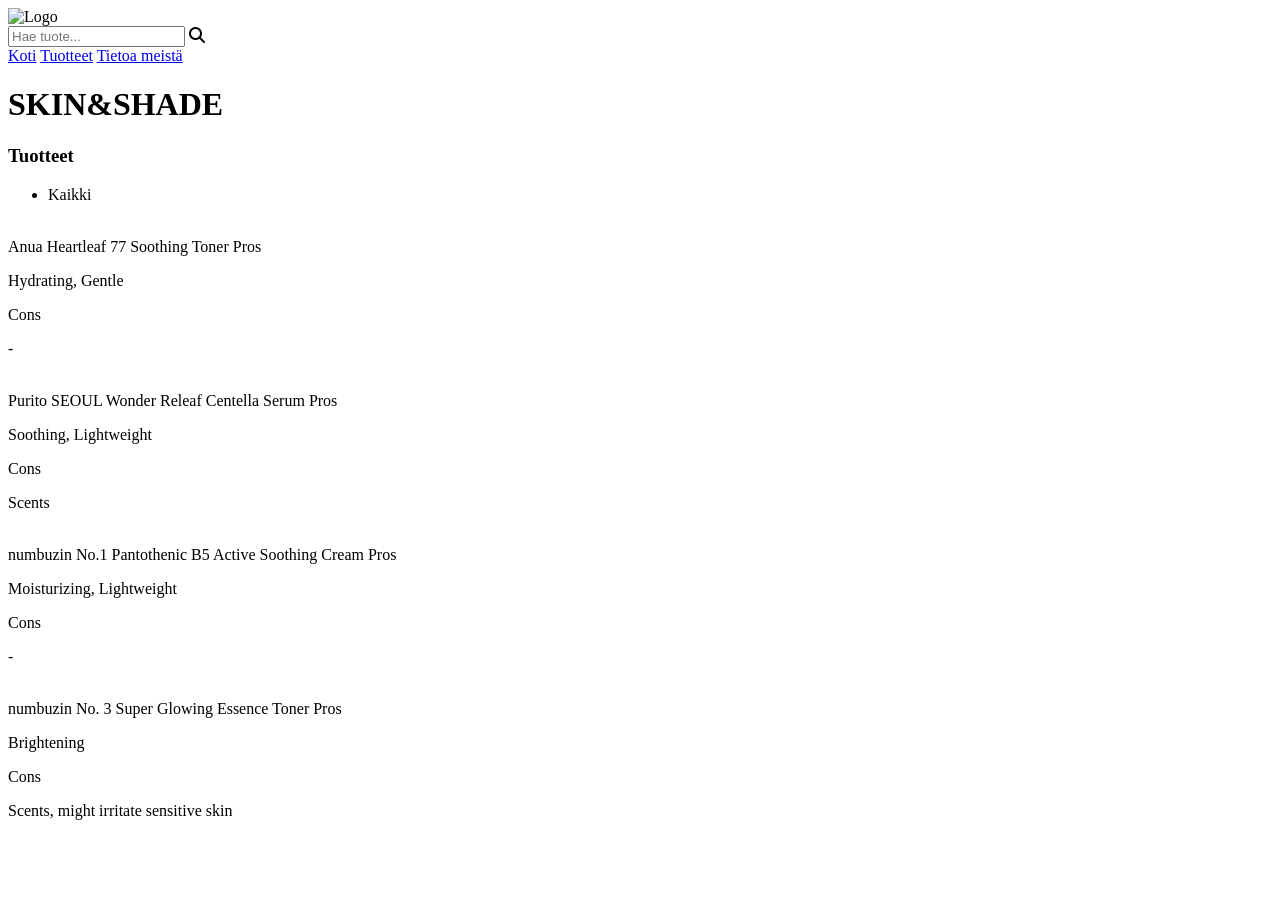
==== Tuotteet.html @ 2806f00f "Add files via upload" ====
<!DOCTYPE html>
<html lang="fi">
<head>
    <meta charset="UTF-8">
    <meta name="viewport" content="width=device-width, initial-scale=1">
    <title>SKIN&SHADE</title>
    <link href="Verkko.css" rel="stylesheet" type="text/css">
    <link rel="stylesheet" href="https://cdnjs.cloudflare.com/ajax/libs/font-awesome/6.4.0/css/all.min.css">
</head>
<body>


<!-- NAVIGATION BAR -->
<div class="navbar">
    <div class="logo-nav">
        <img src="logo.png" class="logo" alt="Logo">
    </div>

<!-- Search -->
 <div class="search-container">
    <div class="search-box">
        <input type="search" placeholder="Hae tuote..." class="search">
        <i class="fa-solid fa-magnifying-glass search-icon"></i>
    </div>
</div>


<div class="nav-links">
        <a href="index.html">Koti</a>
        <a href="Tuotteet.html">Tuotteet</a>
        <a href="Tietoa meistä.html">Tietoa meistä</a>
</div>
    </div>
</div>

<!-- HEADER -->
<header>
    <h1>SKIN&SHADE</h1>
</header>

<section id="tuotteet">
  
  <div class="new-p-heading">
    <h3>Tuotteet</h3>

    <ul>
      <li class="active">Kaikki</li>
    </ul>

  </div>

<div class="new-product-box">

  <!--Tuotteen box-->
  <div class="new-product">
    <a href="#" class="new-product-img">
      <img src="tuote(Anua).jpg" alt="">
    </a>
    <!--Tuotteen teksti-->
    <div class="new-product-text">
      <a>Anua Heartleaf 77 Soothing Toner</a>
      <span>Pros</span>
      <p>Hydrating, Gentle</p>
      <span>Cons</span>
      <p>-</p>
    </div>
  </div>


  <div class="new-product">
    <a href="#" class="new-product-img">
      <img src="tuote(Purito).jpg" alt="">
    </a>
    <!--Tuotteen teksti-->
    <div class="new-product-text">
      <a>Purito SEOUL Wonder Releaf Centella Serum</a>
      <span>Pros</span>
      <p>Soothing, Lightweight</p>
      <span>Cons</span>
      <p>Scents</p>
    </div>
  </div>


  <div class="new-product">
    <a href="#" class="new-product-img">
      <img src="tuote(Numbuzin cream).jpg" alt="">
    </a>
    <!--Tuotteen teksti-->
    <div class="new-product-text">
      <a>numbuzin No.1 Pantothenic B5 Active Soothing Cream</a>
      <span>Pros</span>
      <p>Moisturizing, Lightweight</p>
      <span>Cons</span>
      <p>-</p>
    </div>
  </div>


<div class="new-product">
    <a href="#" class="new-product-img">
      <img src="tuote(Numbuzin toner).jpg" alt="">
    </a>
    <!--Tuotteen teksti-->
    <div class="new-product-text">
      <a>numbuzin No. 3 Super Glowing Essence Toner</a>
      <span>Pros</span>
      <p>Brightening</p>
      <span>Cons</span>
      <p>Scents, might irritate sensitive skin</p>
    </div>
  </div>

</section>

<!--==Jquery==-->
<script src="jquery-3.6.1.js"></script>
<!--==Script==-->
<script>
  var selection = ".new-p-heading li";
  $(selector).on("click",function(){
    $(selector).removeClass("active")
    $(this).addClass("active")

})

</script>
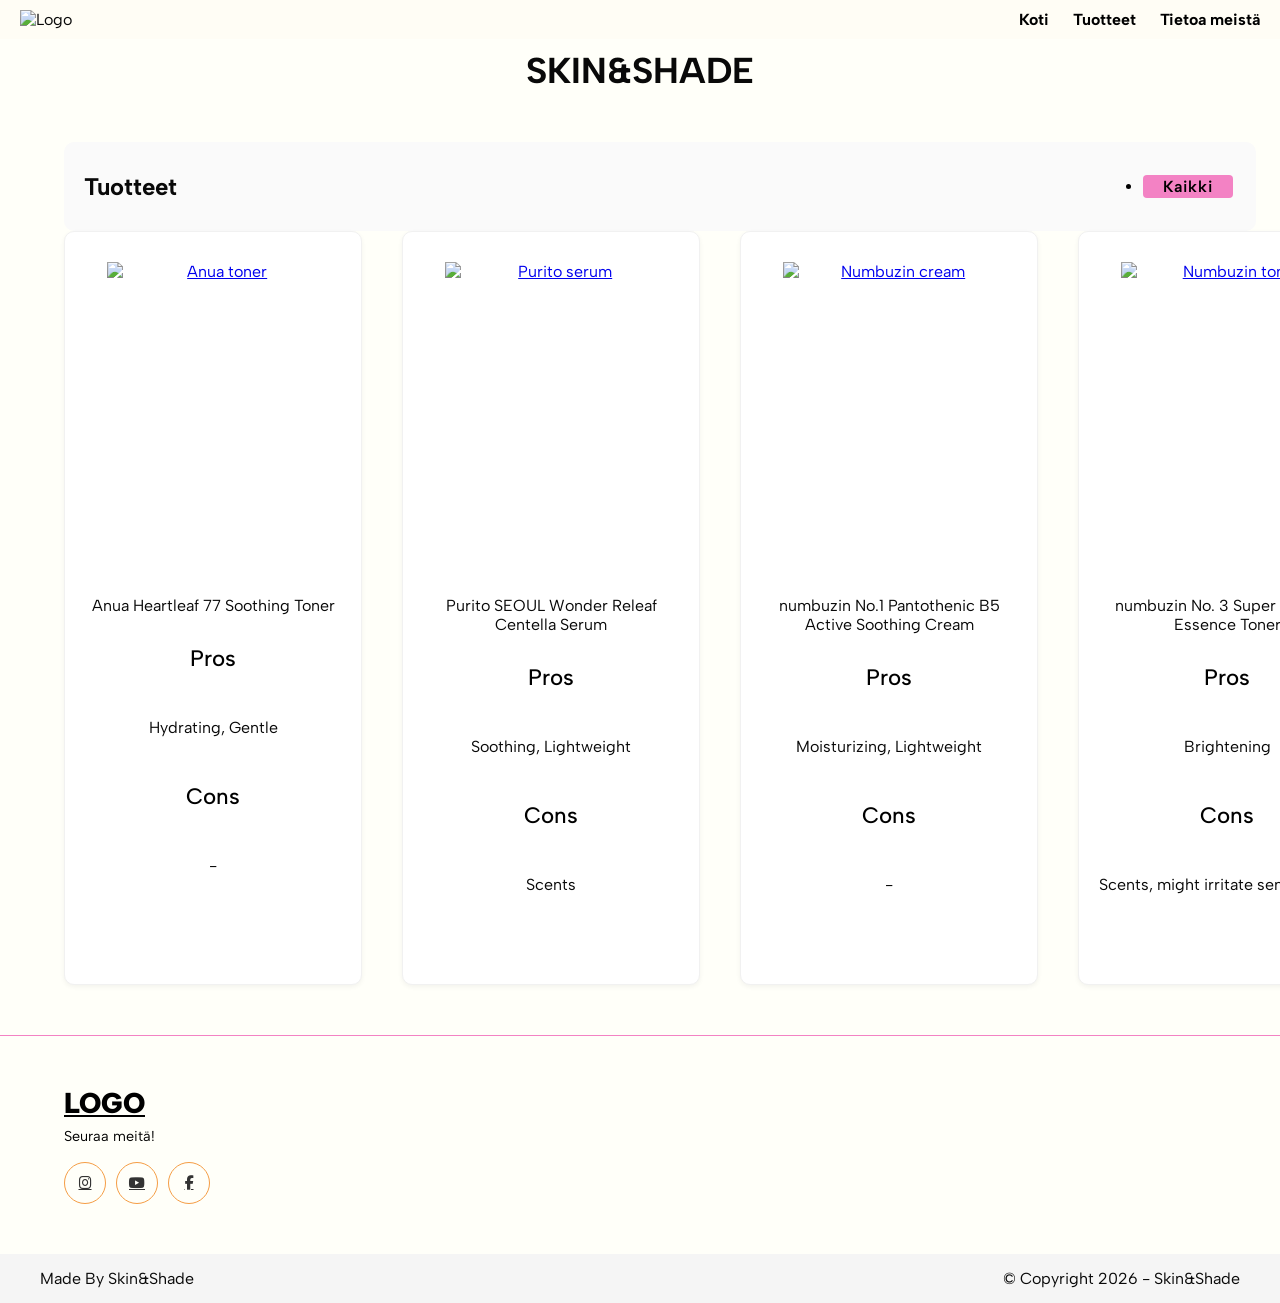
==== commit 96428e10: "Add files via upload" ====
--- a/Tuotteet.html
+++ b/Tuotteet.html
@@ -3,9 +3,16 @@
 <head>
     <meta charset="UTF-8">
     <meta name="viewport" content="width=device-width, initial-scale=1">
+
     <title>SKIN&SHADE</title>
-    <link href="Verkko.css" rel="stylesheet" type="text/css">
+    
+    <meta name="La-ongthip Nyberg" content="Skincare & Makeup review">
+    <meta name="description" content="Skin&Shade vertailee K-Beauty ja J-Beauty kauneustuotteita. Löydä parhaat skincare ja makeup tuotteet sekä niiden hyvät ja huonot puolet ennen ostopäätöstä.">
+    <meta name="keywords" content="skincare, makeup, K-Beauty, J-Beauty, kauneustuotteet, kosmetiikka, arvostelut">
+    <meta name="robots" content="index, follow">
+    <link href="index.css" rel="stylesheet" type="text/css">
     <link rel="stylesheet" href="https://cdnjs.cloudflare.com/ajax/libs/font-awesome/6.4.0/css/all.min.css">
+    <link href="https://fonts.googleapis.com/css?family=Albert+Sans" rel="stylesheet">
 </head>
 <body>
 
@@ -16,22 +23,16 @@
         <img src="logo.png" class="logo" alt="Logo">
     </div>
 
-<!-- Search -->
- <div class="search-container">
-    <div class="search-box">
-        <input type="search" placeholder="Hae tuote..." class="search">
-        <i class="fa-solid fa-magnifying-glass search-icon"></i>
-    </div>
-</div>
+
 
 
 <div class="nav-links">
         <a href="index.html">Koti</a>
         <a href="Tuotteet.html">Tuotteet</a>
-        <a href="Tietoa meistä.html">Tietoa meistä</a>
+        <a href="Tietoa-meistä.html">Tietoa meistä</a>
 </div>
-    </div>
 </div>
+
 
 <!-- HEADER -->
 <header>
@@ -41,7 +42,7 @@
 <section id="tuotteet">
   
   <div class="new-p-heading">
-    <h3>Tuotteet</h3>
+    <h2>Tuotteet</h2>
 
     <ul>
       <li class="active">Kaikki</li>
@@ -54,7 +55,7 @@
   <!--Tuotteen box-->
   <div class="new-product">
     <a href="#" class="new-product-img">
-      <img src="tuote(Anua).jpg" alt="">
+      <img src="tuote(Anua).jpg" alt="Anua toner">
     </a>
     <!--Tuotteen teksti-->
     <div class="new-product-text">
@@ -69,7 +70,7 @@
 
   <div class="new-product">
     <a href="#" class="new-product-img">
-      <img src="tuote(Purito).jpg" alt="">
+      <img src="tuote(Purito).jpg" alt="Purito serum">
     </a>
     <!--Tuotteen teksti-->
     <div class="new-product-text">
@@ -82,9 +83,9 @@
   </div>
 
 
-  <div class="new-product">
+  <div class="new-product n3">
     <a href="#" class="new-product-img">
-      <img src="tuote(Numbuzin cream).jpg" alt="">
+      <img src="tuote(Numbuzin-cream).jpg" alt="Numbuzin cream">
     </a>
     <!--Tuotteen teksti-->
     <div class="new-product-text">
@@ -99,7 +100,7 @@
 
 <div class="new-product">
     <a href="#" class="new-product-img">
-      <img src="tuote(Numbuzin toner).jpg" alt="">
+      <img src="tuote(Numbuzin-toner).jpg" alt="Numbuzin toner">
     </a>
     <!--Tuotteen teksti-->
     <div class="new-product-text">
@@ -110,6 +111,8 @@
       <p>Scents, might irritate sensitive skin</p>
     </div>
   </div>
+
+</div>
 
 </section>
 
@@ -125,3 +128,31 @@
 })
 
 </script>
+
+<!--Footer-->
+<footer>
+    <div class="footer-container">
+        <div class="footer-company-box">
+        <!--logo-->
+        <a href="#" class="footer-logo">Logo</a>
+        <!--details-->
+        <p>Seuraa meitä!</p>
+    <div class="footer-social">
+        <a href="#"><i class="fa-brands fa-instagram"></i></a>
+        <a href="#"><i class="fa-brands fa-youtube"></i></a>
+        <a href="#"><i class="fa-brands fa-facebook-f"></i></a>
+    </div>
+    </div>
+    </div>
+
+          <!--bottom footer-->
+          <div class="footer-bottom">
+    <span>Made By Skin&Shade</span>
+    <span class="copyright">© Copyright 2026 - Skin&Shade</span></div>
+
+
+
+</footer>
+
+</body>
+</html>
--- a/index.css
+++ b/index.css
@@ -0,0 +1,270 @@
+/* Yleiset asetukset */
+body {
+    margin: 0;
+    padding: 0;
+    background-color: rgb(255, 255, 249);
+    color: rgb(9, 9, 9);
+    font-family: "Albert Sans", sans-serif;
+}
+
+/* NAVIGATION BAR */
+.navbar {
+    display: flex;
+    justify-content: space-between;
+    align-items: center;
+    background-color: #FFFDF5;
+    padding: 10px 20px;
+    flex-wrap: wrap; /* mobiilille */
+}
+
+.nav-links a {
+    color: black;
+    text-decoration: none;
+    margin-left: 20px;
+    font-weight: bold;
+}
+
+.nav-links a:hover {
+    background-color: #f382c4;
+    padding: 8px 12px;
+    border-radius: 5px;
+}
+
+/* Logo */
+.logo {
+    max-width: 150px;
+    height: auto;
+}
+
+/* SEARCH */
+.search-container {
+    text-align: center;
+    margin: 20px 0;
+}
+.search-box {
+  position: relative; /* Tämä tarvitaan, jotta ikoni voi olla inputin päällä */
+  display: inline-block;
+}
+.search {
+    width: 300px;
+    max-width: 90%;
+    padding: 10px 15px;
+    border-radius: 30px;
+    border: 1px solid #ccc;
+    font-size: 16px;
+    box-sizing: border-box;
+}
+.search-icon {
+  position: absolute;
+  right: 30px;
+  top: 50%;
+  transform: translateY(-50%);
+  color: #000000;
+  pointer-events: none;
+  transition: all 0.3s ease;
+}
+.search-box:hover .search-icon {
+  color: #333;          
+  transform: translateY(-50%) scale(1.2); 
+}
+
+/* HEADER */
+header h1 {
+    text-align: center;
+    font-size: 36px;
+    margin: 10px 0;
+}
+
+/* OTSIKOT */
+h2, h3 {
+    text-align: center;
+}
+
+/* CONTENT */
+.description-container {
+    text-align: center;
+    max-width: 800px;
+    margin: 0 auto 20px auto;
+}
+
+/* KUVA */
+img {
+    display: block;
+    margin: auto;
+    max-width: 90%;
+    height: auto;
+}
+#main {
+    max-width: 1200px;
+    width: 90%;
+    padding: 50px;
+    border-radius: 30px;
+    min-height: 500px;
+    margin: auto;
+    display: grid;
+    grid-template-columns: 1fr 1fr;
+    align-items: center;
+}
+
+/* Tuotteet */
+#tuotteet{
+    max-width: 1200px;
+    width: 90%;
+    margin: 50px auto;
+}
+/* Kaikille tuotteille valkoinen laatikko, pyöristetyt kulmat ja kevyt varjo */
+.new-product {
+    background-color: #ffffff;      /* valkoinen tausta */
+    border-radius: 10px;            /* pyöristetyt kulmat */
+    border: 1px solid #f1f1f1;      /* kevyt reunus */
+    padding: 10px;
+    text-align: center;
+    box-shadow: 0 2px 5px rgba(0,0,0,0.05);
+}
+.new-p-heading{
+    display: flex;
+    justify-content: space-between;
+    align-items: center;
+    flex-wrap: wrap;
+    width: 100%;
+    background-color: #fafafa;
+    padding: 10px 20px;
+    border-radius: 10px;
+}
+.new-p-heading h3{
+    font-size: 1.8rem;
+    color: #000000;
+    font-weight: 800;
+}
+.new-p-heading ul{
+    display: flex;
+    justify-content: center;
+    align-items: center;
+    flex-wrap: wrap;
+}
+.new-p-heading li{
+    padding: 2px 20px;
+    border-radius: 4px;
+    margin: 0px 3px;
+    color: #000000;
+    font-weight: 600;
+    letter-spacing: 1px;
+}
+.new-p-heading li.active{
+    background-color: #f382c4;
+}
+.new-product-img{
+    width: 90%;
+    height: 250px;
+    padding: 20px;
+    display: flex;
+    margin: auto;
+}
+.new-product-img img{
+    width: 100%;
+    height: 350px;
+    object-fit: contain;
+    object-position: center;
+}
+.new-product-text{
+    display: flex;
+    flex-direction: column;
+    justify-content: center;
+    align-items: center;
+    padding: 4pc 10px;
+    gap: 30px;
+
+}
+.new-product-text span{
+    color: rgb(0, 0, 0);
+    font-size: 1.4rem;
+    font-weight: 500;
+
+}
+.new-product-box{
+    display: grid;
+    grid-template-columns: repeat(4, 1fr);
+    gap: 200px;
+    width: 100%;
+}
+.new-product{
+    width: 200%;
+}
+footer{
+    width: 100%;
+    border-top: 1px solid #f382c4;
+}
+.footer-container{
+    max-width: 1200px;
+    width: 90%;
+    margin: 0px auto;
+    padding: 50px 0px;
+    display: flex;
+    justify-content: space-between;
+    align-items: flex-start;
+}
+.footer-company-box{
+    max-width: 330px
+}
+.footer-company-box .footer-logo{
+    font-size: 1.8rem;
+    color: #000000;
+    text-transform: uppercase;
+    font-weight: 900;
+}
+.footer-company-box p{
+    color: #000000;
+    font-size: 0.9rem;
+    line-height: 1.4rem;
+    margin: 5px 0px;
+}
+.footer-social{
+    display: flex;
+    align-items: center;
+    flex-wrap: wrap;
+}
+.footer-social a{
+    margin-top: 10px;
+    margin-right: 10px;
+    width: 40px;
+    height: 40px;
+    border-radius: 50%;
+    display: flex;
+    justify-content: center;
+    align-items: center;
+    border: 1px solid #f59d45;
+    color: #333;
+    font-size: 0.9rem;
+}
+.footer-bottom{
+    display: flex;
+    padding: 15px 40px;
+    background: #f5f5f5;
+}
+
+.copyright{
+    margin-left: auto;
+}
+
+
+/* Mobiili: navigaatio riville alas */
+@media (max-width: 600px) {
+    .navbar {
+        flex-direction: column;
+        align-items: center;
+    }
+    .nav-links {
+        margin-top: 10px;
+    }
+}
+/* Responsive footer*/
+@media (max-width:1100px) {
+    .footer-container {
+        display: grid;
+        grid-template-columns: 1fr 1fr;
+        grid-gap: 40px
+    }
+    .new-product-container {
+        grid-template-columns: 1fr 1fr 1fr 1fr;
+    }
+}
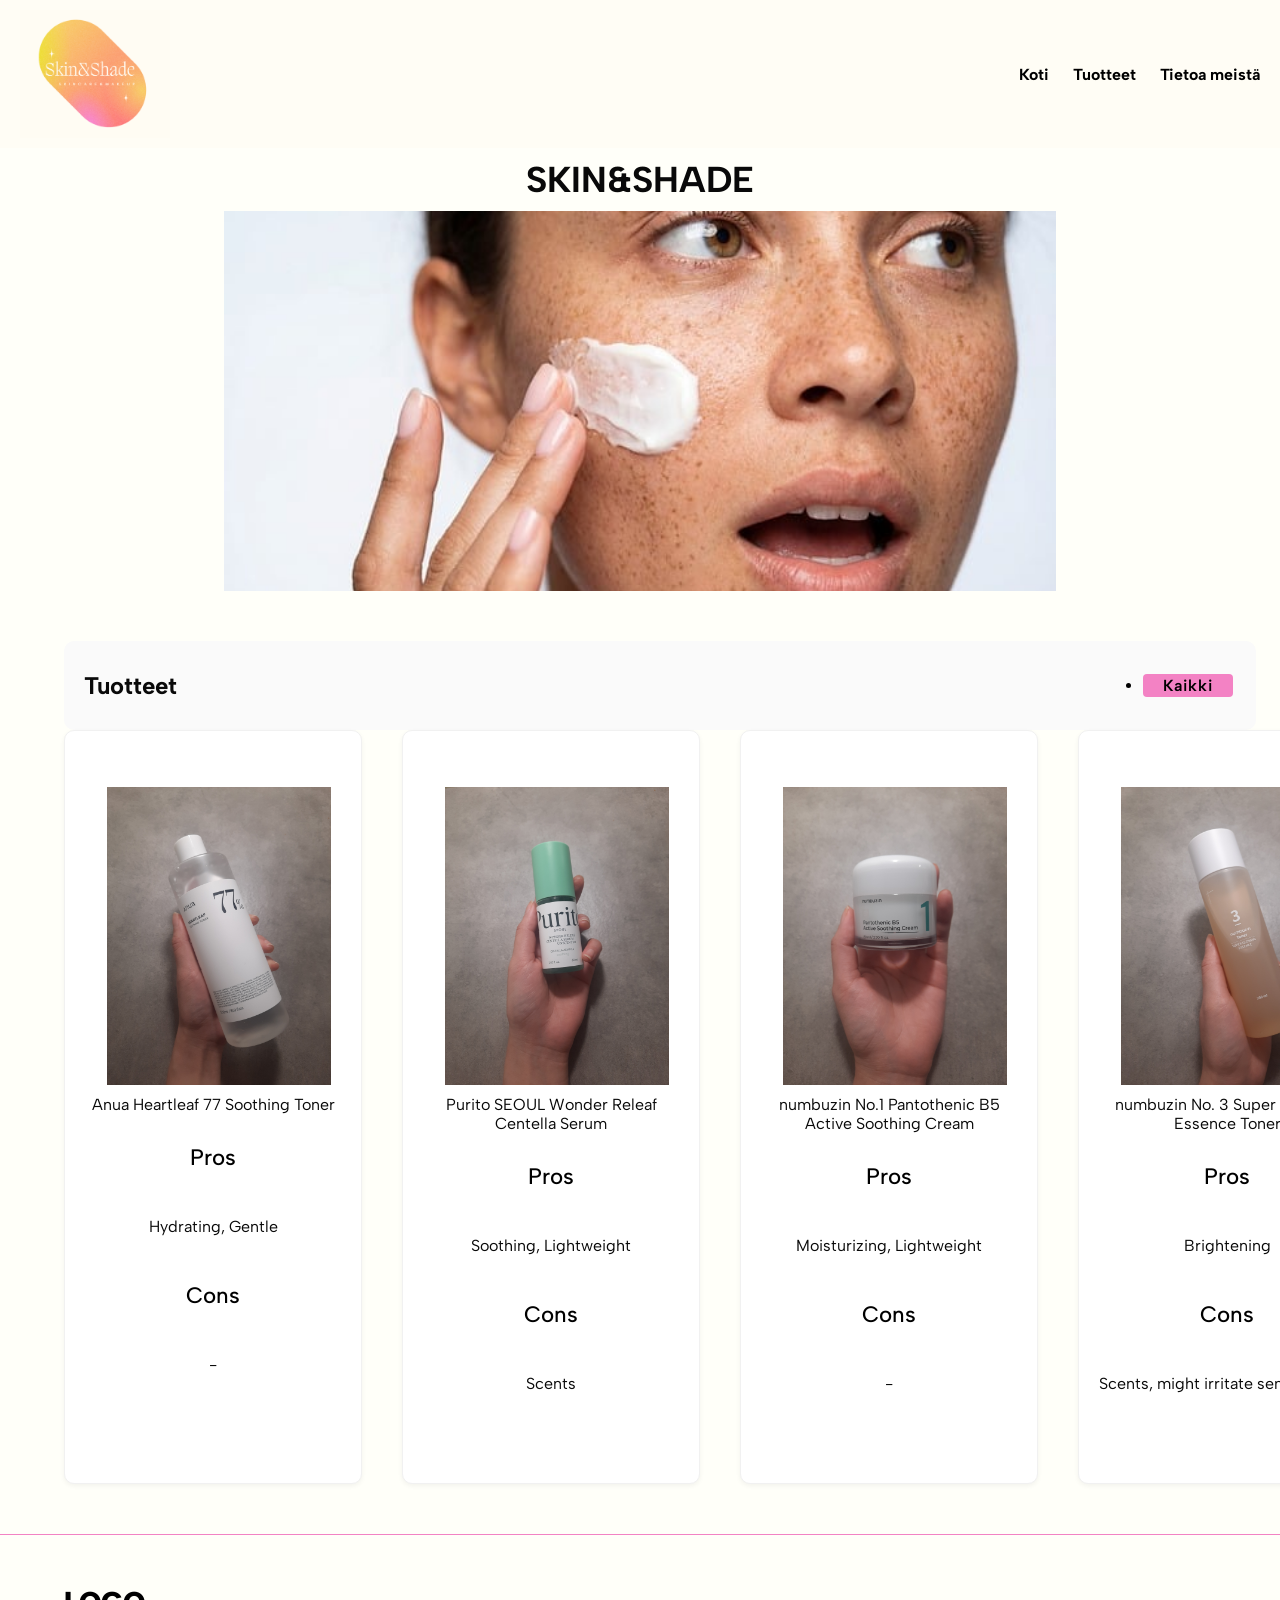
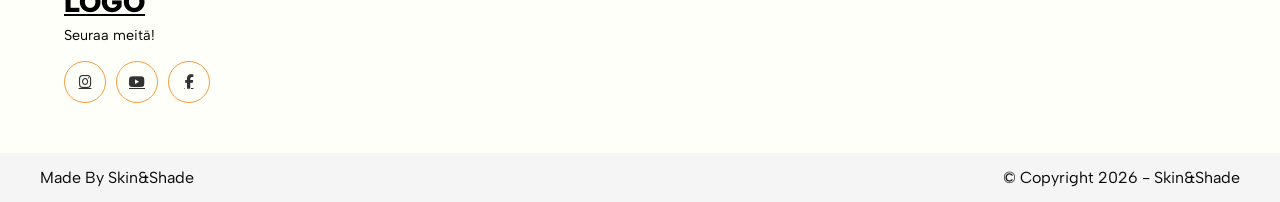
==== commit 017b314e: "Add files via upload" ====
--- a/Tuotteet.html
+++ b/Tuotteet.html
@@ -38,7 +38,7 @@
 <header>
     <h1>SKIN&SHADE</h1>
 </header>
-
+<img src="photo5.jpg" alt="Skincare kuva" class="hero-image">
 <section id="tuotteet">
   
   <div class="new-p-heading">
--- a/index.css
+++ b/index.css
@@ -105,6 +105,12 @@
     grid-template-columns: 1fr 1fr;
     align-items: center;
 }
+.hero-image {
+width: 65%;
+height: 380px;
+object-fit: cover;
+object-position: center;
+}
 
 /* Tuotteet */
 #tuotteet{
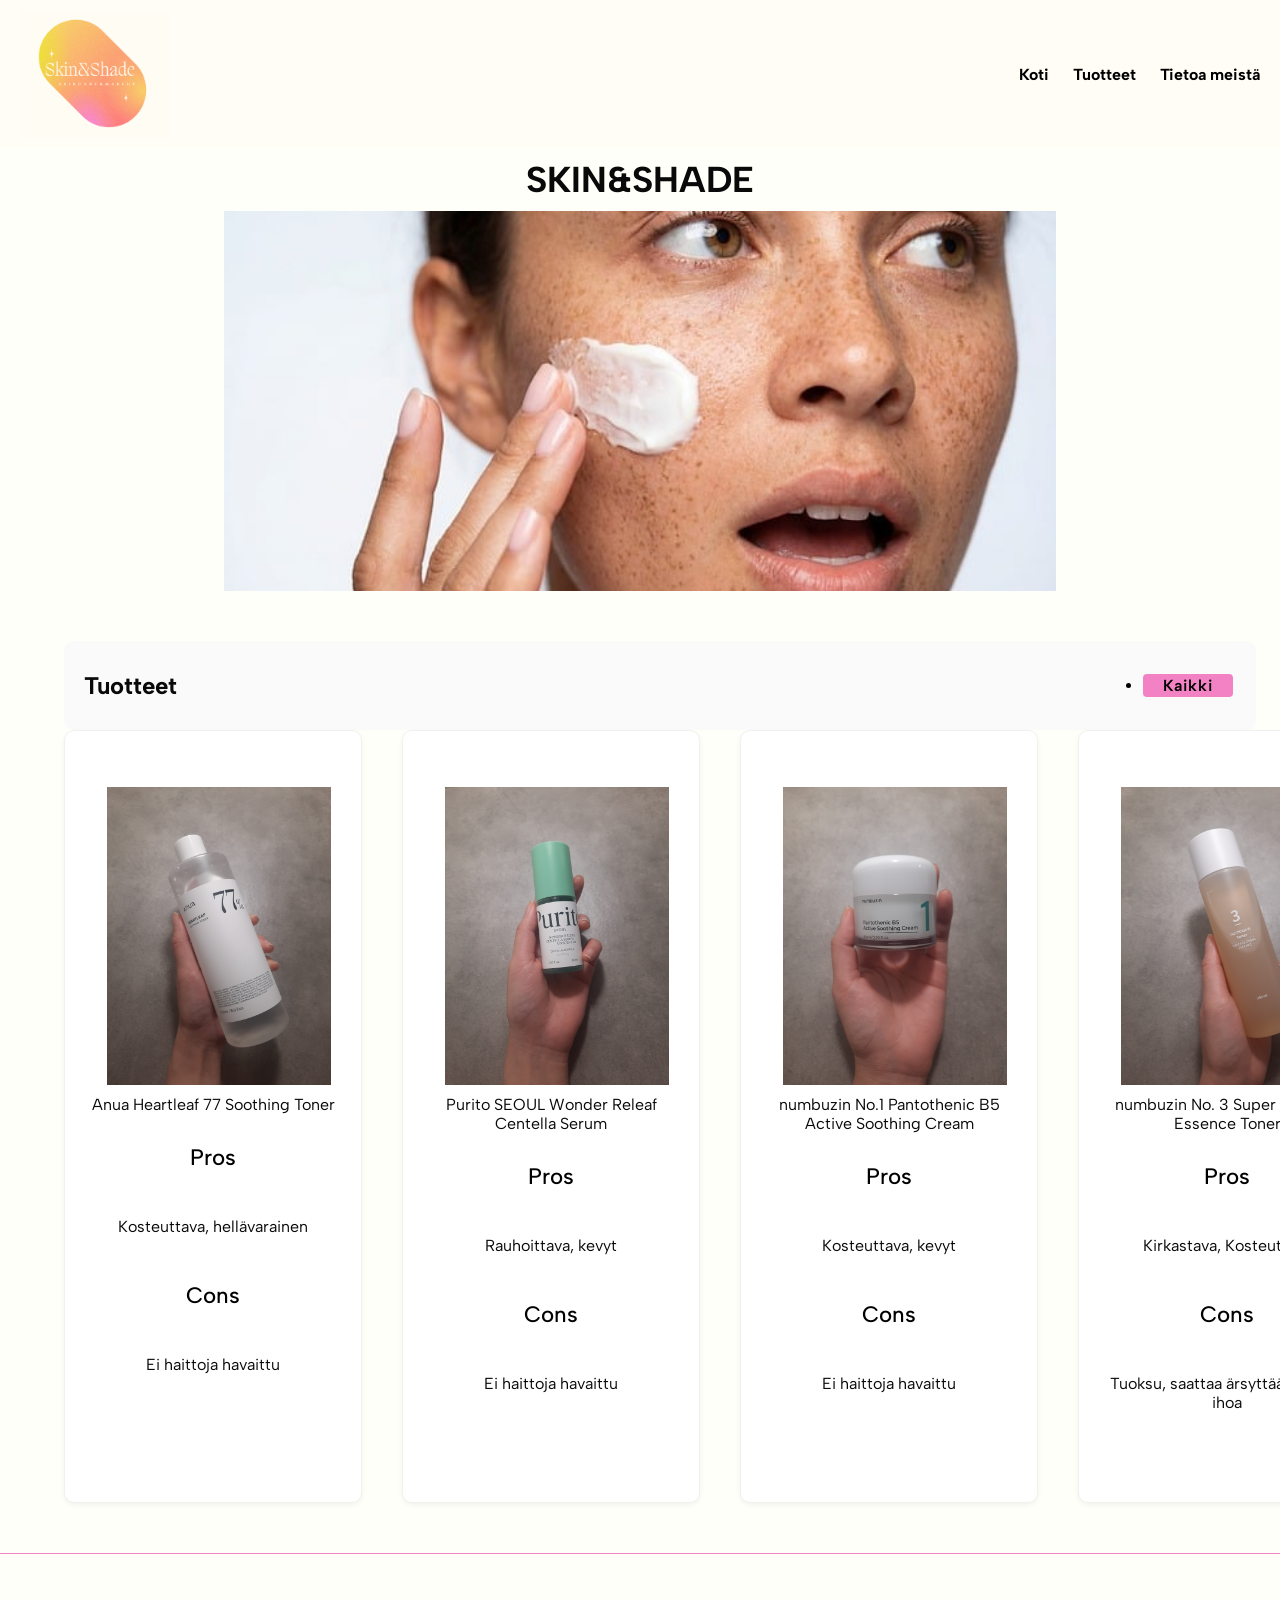
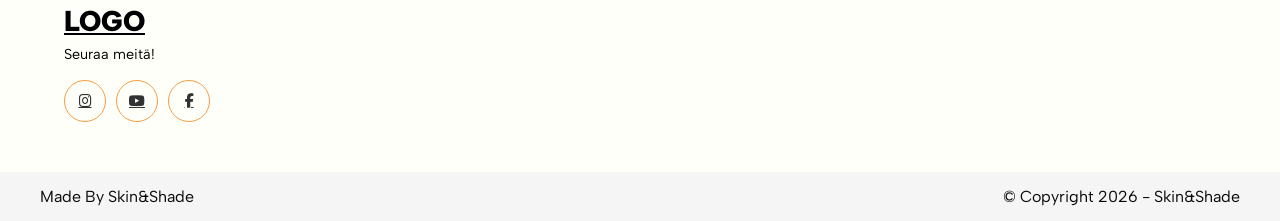
==== commit 7f37baed: "Add files via upload" ====
--- a/Tuotteet.html
+++ b/Tuotteet.html
@@ -61,9 +61,9 @@
     <div class="new-product-text">
       <a>Anua Heartleaf 77 Soothing Toner</a>
       <span>Pros</span>
-      <p>Hydrating, Gentle</p>
+      <p>Kosteuttava, hellävarainen</p>
       <span>Cons</span>
-      <p>-</p>
+      <p>Ei haittoja havaittu</p>
     </div>
   </div>
 
@@ -76,9 +76,9 @@
     <div class="new-product-text">
       <a>Purito SEOUL Wonder Releaf Centella Serum</a>
       <span>Pros</span>
-      <p>Soothing, Lightweight</p>
+      <p>Rauhoittava, kevyt</p>
       <span>Cons</span>
-      <p>Scents</p>
+      <p>Ei haittoja havaittu</p>
     </div>
   </div>
 
@@ -91,9 +91,9 @@
     <div class="new-product-text">
       <a>numbuzin No.1 Pantothenic B5 Active Soothing Cream</a>
       <span>Pros</span>
-      <p>Moisturizing, Lightweight</p>
+      <p>Kosteuttava, kevyt</p>
       <span>Cons</span>
-      <p>-</p>
+      <p>Ei haittoja havaittu</p>
     </div>
   </div>
 
@@ -106,9 +106,9 @@
     <div class="new-product-text">
       <a>numbuzin No. 3 Super Glowing Essence Toner</a>
       <span>Pros</span>
-      <p>Brightening</p>
+      <p>Kirkastava, Kosteuttava</p>
       <span>Cons</span>
-      <p>Scents, might irritate sensitive skin</p>
+      <p>Tuoksu, saattaa ärsyttää herkkää ihoa</p>
     </div>
   </div>
 
